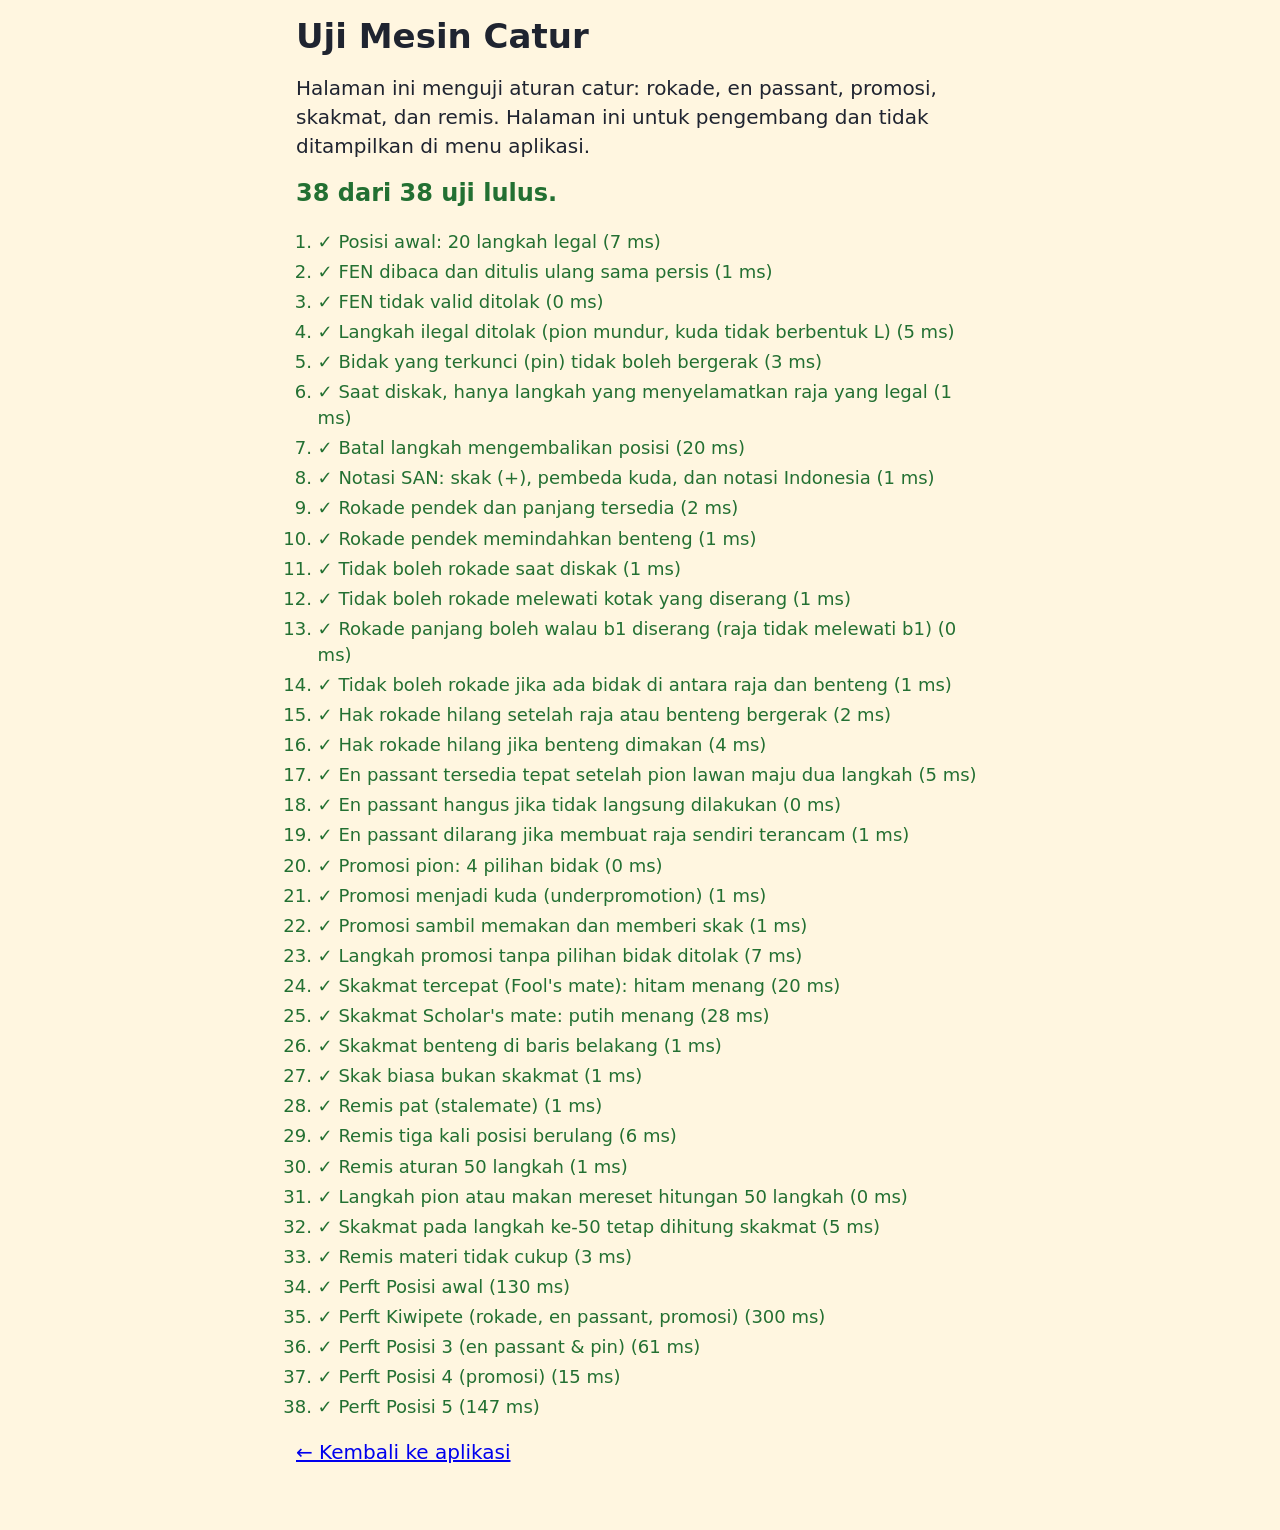
==== test.html @ 767384f9 "Tahap 3: catur dengan aturan lengkap dan mode 2 pemain - mesin.js: gerak semua bidak, rokade, en pas" ====
<!doctype html>
<html lang="id">
<head>
  <meta charset="utf-8">
  <meta name="viewport" content="width=device-width, initial-scale=1">
  <title>Uji Catur</title>
  <link rel="stylesheet" href="css/base.css">
  <style>
    #hasil { padding-left: 1.2em; font-size: 0.9rem; }
    #hasil li { margin-bottom: 4px; }
    .lulus { color: var(--sukses); }
    .gagal { color: var(--bahaya); font-weight: 700; }
    #ringkasan { font-size: 1.2rem; font-weight: 800; }
  </style>
</head>
<body>
  <main class="layar layar-sempit">
    <h1>Uji Mesin Catur</h1>
    <p>Halaman ini menguji aturan catur: rokade, en passant, promosi, skakmat, dan remis.
      Halaman ini untuk pengembang dan tidak ditampilkan di menu aplikasi.</p>
    <p id="ringkasan">Menjalankan uji…</p>
    <ol id="hasil"></ol>
    <p><a href="./">← Kembali ke aplikasi</a></p>
  </main>
  <script type="module" src="js/games/catur/uji.js"></script>
</body>
</html>
---- css/base.css ----
/* base.css — token warna, tipografi, tombol, panel, modal, toast, papan angka.
   Dipakai semua layar dan game. */

:root {
  --latar: #fff6e0;
  --latar-2: #ffe8b8;
  --kartu: #ffffff;
  --teks: #1f2430;
  --teks-lemah: #4a5263;
  --garis: #1f2430;
  --utama: #1c6fd1;
  --utama-gelap: #124e96;
  --sukses: #237032;
  --bahaya: #c92a2a;
  --peringatan: #8a4b00;
  --peringatan-latar: #fff0c2;
  --fokus: #ffbf00;
  --radius: 18px;
  --bayang: 0 5px 0 rgba(31, 36, 48, 0.2);
  --tinggi-tombol: 56px;
}

*, *::before, *::after { box-sizing: border-box; }

[hidden] { display: none !important; }

html {
  font-size: 125%; /* 20px */
  -webkit-text-size-adjust: 100%;
}

body {
  margin: 0;
  min-height: 100vh;
  background: var(--latar);
  color: var(--teks);
  font-family: system-ui, "Segoe UI", Roboto, "Noto Sans", Arial, sans-serif;
  line-height: 1.45;
  -webkit-tap-highlight-color: transparent;
}

h1, h2, h3 { line-height: 1.2; margin: 0 0 0.5em; }
h1 { font-size: 1.7rem; }
h2 { font-size: 1.3rem; }
h1:focus { outline: none; }
p { margin: 0 0 0.75em; }

button, input, select, textarea { font: inherit; color: inherit; }

:focus-visible {
  outline: 4px solid var(--fokus);
  outline-offset: 3px;
}

.memuat { padding: 2rem; text-align: center; font-size: 1.2rem; }

.layar { max-width: 1100px; margin: 0 auto; padding: 16px 16px 48px; }
.layar-sempit { max-width: 720px; }

.bilah-atas {
  display: flex;
  flex-wrap: wrap;
  gap: 12px;
  align-items: center;
  justify-content: space-between;
  margin-bottom: 20px;
}

.kepala-aplikasi { display: flex; align-items: center; gap: 10px; }
.kepala-aplikasi .logo { width: 48px; height: 48px; border-radius: 12px; overflow: hidden; border: 3px solid var(--garis); }
.kepala-aplikasi .logo svg { display: block; width: 100%; height: 100%; }
.judul-aplikasi { font-weight: 800; font-size: 1.15rem; }

/* Tombol */
.tombol {
  display: inline-flex;
  align-items: center;
  justify-content: center;
  gap: 8px;
  min-height: var(--tinggi-tombol);
  min-width: var(--tinggi-tombol);
  padding: 8px 20px;
  border: 3px solid var(--garis);
  border-radius: 14px;
  background: var(--kartu);
  color: var(--teks);
  font-weight: 700;
  cursor: pointer;
  box-shadow: var(--bayang);
  touch-action: manipulation;
  user-select: none;
  transition: transform 0.06s, box-shadow 0.06s;
}
.tombol:active:not(:disabled) { transform: translateY(4px); box-shadow: 0 1px 0 rgba(31, 36, 48, 0.2); }
.tombol:disabled { opacity: 0.5; cursor: not-allowed; }
.tombol.utama { background: var(--utama); color: #fff; }
.tombol.utama:hover { background: var(--utama-gelap); }
.tombol.kedua:hover { background: var(--latar-2); }
.tombol.sukses { background: var(--sukses); color: #fff; }
.tombol.bahaya { background: var(--bahaya); color: #fff; }
.tombol.kecil { --tinggi-tombol: 48px; padding: 6px 14px; font-size: 0.85rem; }
.tombol[aria-pressed="true"] { background: var(--utama); color: #fff; }

.baris-tombol { display: flex; flex-wrap: wrap; gap: 12px; align-items: center; }

/* Panel & teks */
.panel {
  background: var(--kartu);
  border: 3px solid var(--garis);
  border-radius: var(--radius);
  padding: 20px;
  box-shadow: var(--bayang);
  margin-bottom: 20px;
}
.panel.peringatan { background: var(--peringatan-latar); color: var(--peringatan); font-weight: 700; }
.label-besar { font-size: 1.1rem; font-weight: 700; margin: 0 0 8px; display: block; }
.catatan { color: var(--teks-lemah); font-size: 0.85rem; margin-top: 12px; }
.galat { color: var(--bahaya); font-weight: 700; min-height: 1.45em; margin: 8px 0; }

.masukan {
  width: 100%;
  min-height: var(--tinggi-tombol);
  padding: 8px 14px;
  border: 3px solid var(--garis);
  border-radius: 12px;
  background: #fff;
  font-size: 1.1rem;
}

.chip {
  display: inline-block;
  padding: 2px 10px;
  border-radius: 999px;
  color: #fff;
  font-size: 0.75rem;
  font-weight: 700;
}

.bintang { font-size: 1.2rem; letter-spacing: 2px; white-space: nowrap; }
.bintang .isi { color: #e8a100; }
.bintang .kosong { color: #b7bdc6; }

.avatar {
  display: inline-block;
  width: 72px;
  height: 72px;
  border: 3px solid var(--garis);
  border-radius: 16px;
  overflow: hidden;
  flex-shrink: 0;
  background: #fff;
}
.avatar svg { display: block; width: 100%; height: 100%; }
.avatar.besar { width: 112px; height: 112px; }
.avatar.kecil { width: 52px; height: 52px; border-radius: 12px; }

/* Modal */
.modal-latar {
  position: fixed;
  inset: 0;
  z-index: 100;
  display: flex;
  align-items: center;
  justify-content: center;
  padding: 16px;
  background: rgba(20, 24, 33, 0.55);
}
.modal {
  width: 100%;
  max-width: 540px;
  max-height: calc(100vh - 32px);
  overflow: auto;
  padding: 24px;
  background: var(--kartu);
  border: 3px solid var(--garis);
  border-radius: var(--radius);
  box-shadow: var(--bayang);
}
.modal-tombol { display: flex; flex-wrap: wrap; gap: 12px; justify-content: flex-end; margin-top: 20px; }
.form-pin { display: grid; gap: 8px; }

/* Toast */
#toast-wadah {
  position: fixed;
  left: 50%;
  bottom: 24px;
  z-index: 200;
  display: flex;
  flex-direction: column;
  gap: 8px;
  width: min(92vw, 520px);
  transform: translateX(-50%);
  pointer-events: none;
}
.toast {
  padding: 14px 18px;
  border: 3px solid var(--garis);
  border-radius: 14px;
  background: var(--kartu);
  font-weight: 700;
  box-shadow: var(--bayang);
  animation: toast-masuk 0.25s ease-out;
  transition: opacity 0.35s, transform 0.35s;
}
.toast.sukses { background: #d3f9d8; }
.toast.peringatan { background: var(--peringatan-latar); color: var(--peringatan); }
.toast.hilang { opacity: 0; transform: translateY(10px); }
@keyframes toast-masuk { from { opacity: 0; transform: translateY(10px); } }

/* Papan angka */
.papan-angka { display: grid; gap: 12px; max-width: 340px; }
.papan-tampil {
  min-height: 64px;
  padding: 8px 16px;
  border: 3px solid var(--garis);
  border-radius: 14px;
  background: #fff;
  font-size: 1.8rem;
  font-weight: 800;
  text-align: center;
  letter-spacing: 4px;
}
.papan-tombol { display: grid; grid-template-columns: repeat(3, 1fr); gap: 10px; }
.tombol-angka { font-size: 1.4rem; min-height: 64px; padding: 0; }

/* Layar game */
.layar-game { max-width: 1280px; margin: 0 auto; padding: 12px 16px 32px; }
.bilah-game { display: flex; align-items: center; gap: 12px; flex-wrap: wrap; margin-bottom: 16px; }
.bilah-game h1 { font-size: 1.4rem; margin: 0; }
.ikon-kecil { width: 44px; height: 44px; border-radius: 10px; overflow: hidden; border: 3px solid var(--garis); }
.ikon-kecil svg { display: block; width: 100%; height: 100%; }

.sr-only {
  position: absolute; width: 1px; height: 1px; padding: 0; margin: -1px;
  overflow: hidden; clip: rect(0 0 0 0); white-space: nowrap; border: 0;
}

@media (max-width: 600px) {
  html { font-size: 112.5%; }
  .avatar.besar { width: 88px; height: 88px; }
}

@media (prefers-reduced-motion: reduce) {
  *, *::before, *::after { animation-duration: 0.01ms !important; transition-duration: 0.01ms !important; }
}
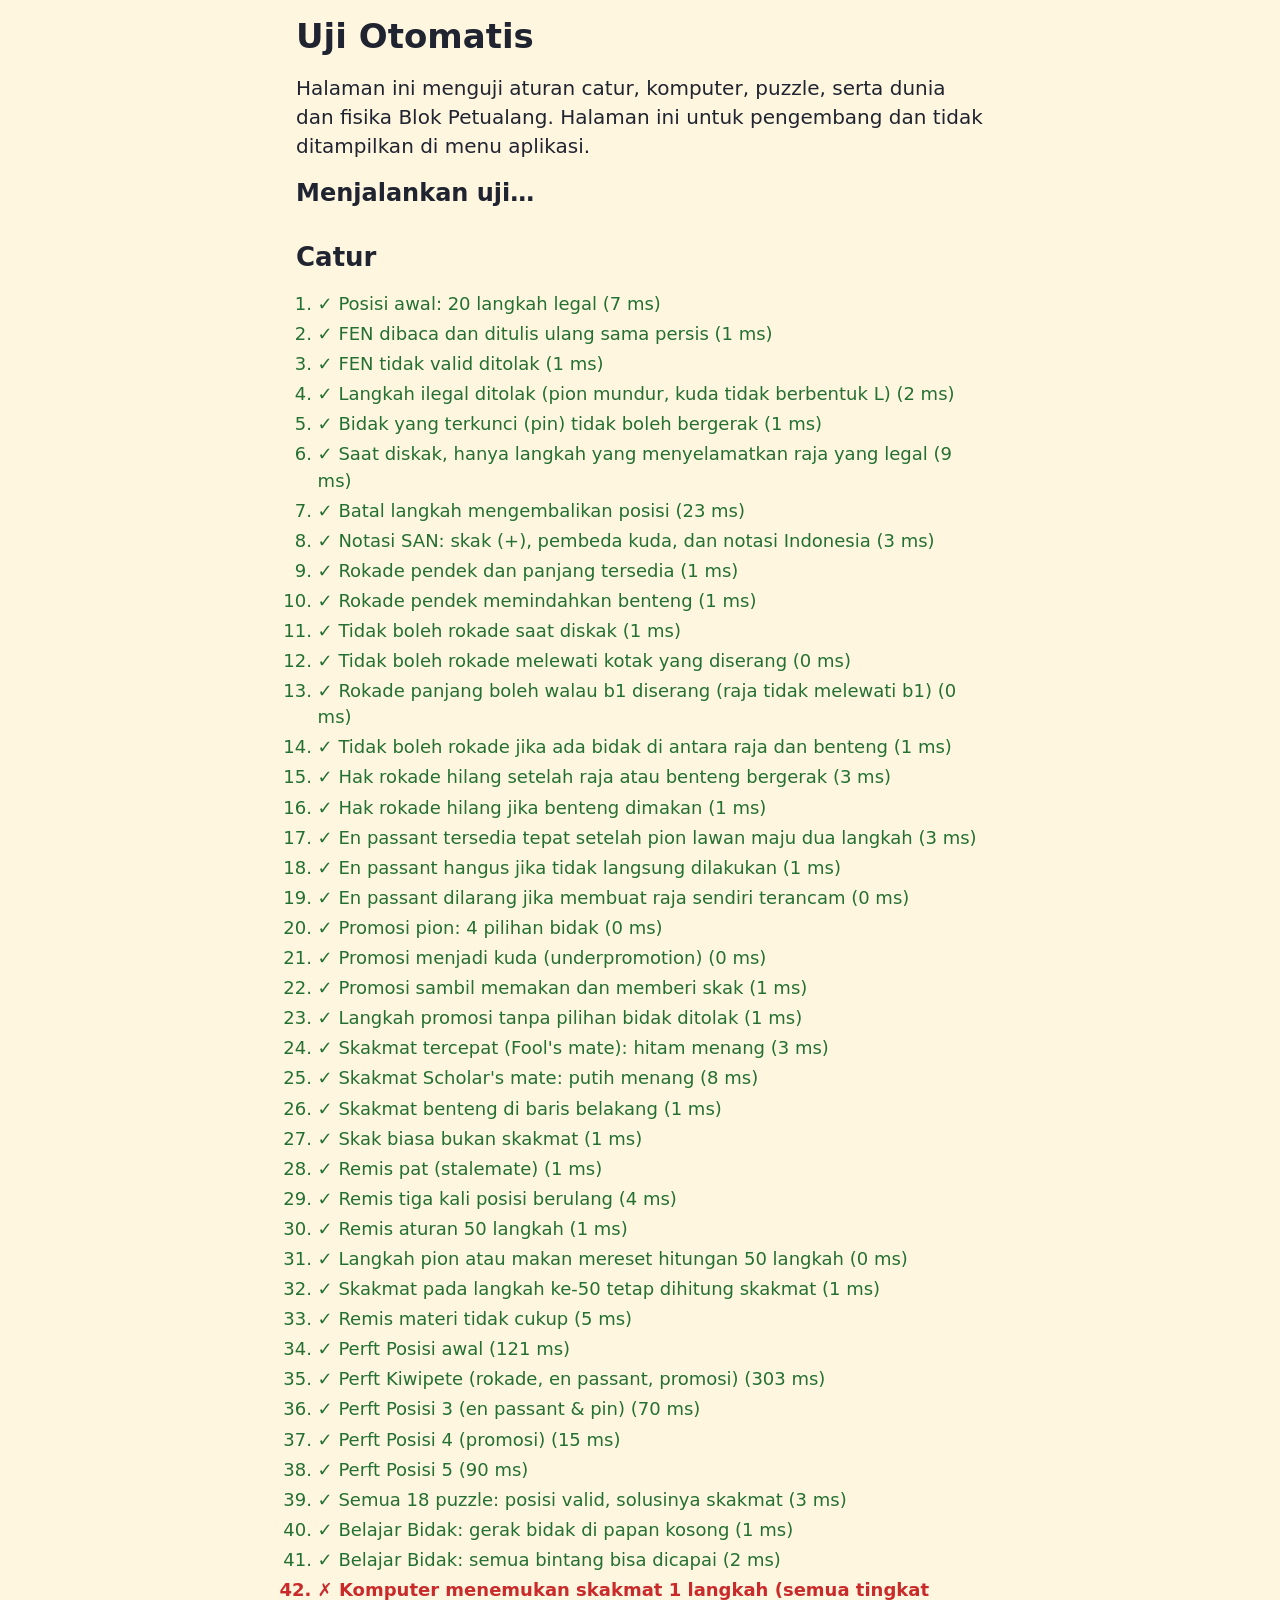
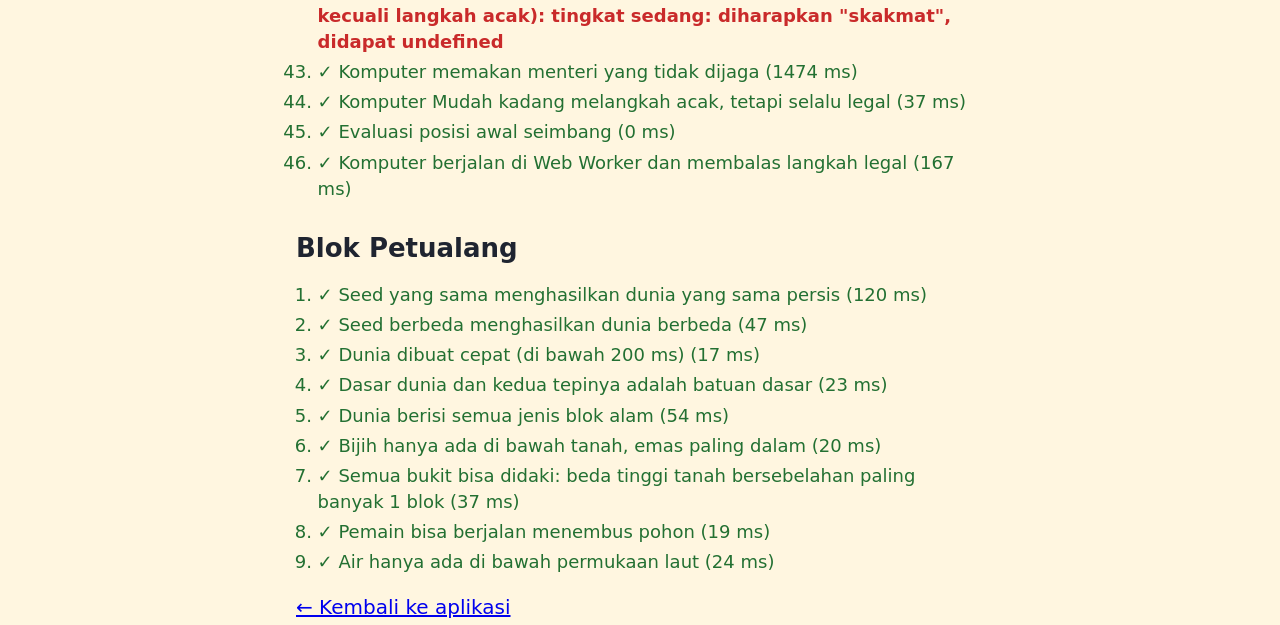
==== commit 5ffac9d3: "Tahap 5: Blok Petualang - dunia prosedural, render, gerak pemain - dunia.js: dunia 384x128 dari seed" ====
--- a/test.html
+++ b/test.html
@@ -3,11 +3,12 @@
 <head>
   <meta charset="utf-8">
   <meta name="viewport" content="width=device-width, initial-scale=1">
-  <title>Uji Catur</title>
+  <title>Uji Otomatis</title>
   <link rel="stylesheet" href="css/base.css">
   <style>
-    #hasil { padding-left: 1.2em; font-size: 0.9rem; }
+    #hasil ol { padding-left: 1.2em; font-size: 0.9rem; }
     #hasil li { margin-bottom: 4px; }
+    #hasil h2 { margin-top: 1.2em; }
     .lulus { color: var(--sukses); }
     .gagal { color: var(--bahaya); font-weight: 700; }
     #ringkasan { font-size: 1.2rem; font-weight: 800; }
@@ -15,13 +16,13 @@
 </head>
 <body>
   <main class="layar layar-sempit">
-    <h1>Uji Mesin Catur</h1>
-    <p>Halaman ini menguji aturan catur: rokade, en passant, promosi, skakmat, dan remis.
+    <h1>Uji Otomatis</h1>
+    <p>Halaman ini menguji aturan catur, komputer, puzzle, serta dunia dan fisika Blok Petualang.
       Halaman ini untuk pengembang dan tidak ditampilkan di menu aplikasi.</p>
     <p id="ringkasan">Menjalankan uji…</p>
-    <ol id="hasil"></ol>
+    <div id="hasil"></div>
     <p><a href="./">← Kembali ke aplikasi</a></p>
   </main>
-  <script type="module" src="js/games/catur/uji.js"></script>
+  <script type="module" src="uji/index.js"></script>
 </body>
 </html>
